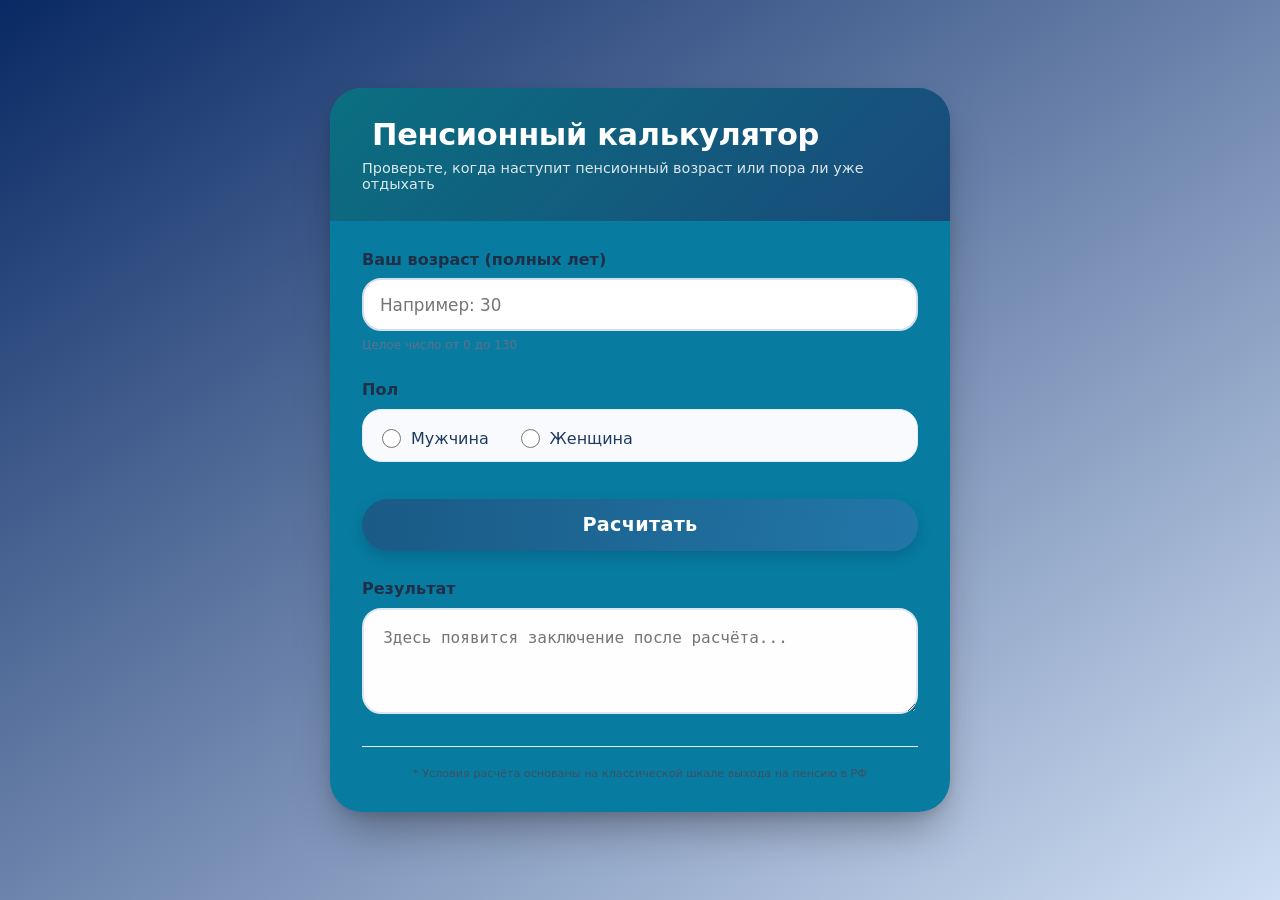
==== index.html @ eb74698a "Fix bug" ====
<!DOCTYPE html>
<html lang="en">
<head>
    <meta charset="UTF-8">
    <meta name="viewport" content="width=device-width, initial-scale=1.0">

    <!-- Иконка -->
    <link rel="shortcut icon" href="./WebSite/icons/main_icon.png" type="image/x-icon">
    <!-- CSS стили -->
    <link rel="stylesheet" href="./src/styles/style.css">

    <title>Песнионный калькулятор</title>
</head>
<body>

    <!-- Карточка калькулятора -->
    <div class="calculator-card">
        <div class="card-header">
            <h1>Пенсионный калькулятор</h1>
            <p>Проверьте, когда наступит пенсионный возраст или пора ли уже отдыхать</p>
        </div>

        <div class="form-container">
            <form id="pensionForm" novalidate>
                <!-- Поле возраста  -->
                <div class="input-group">
                    <label for="ageInput">Ваш возраст (полных лет)</label>
                    <div class="age-wrapper">
                        <input type="number" id="ageInput" name="age" placeholder="Например: 30" min="0" max="130" step="1" required>
                    </div>
                    <div class="age-hint">Целое число от 0 до 130</div>
                </div>

                 <!-- Радиокнопка выбора пола -->
                <div class="input-group">
                    <label>Пол</label>
                    <div class="gender-group">
                        <div class="radio-options">

                            <label>
                                <input type="radio" name="gender" value="male" required> Мужчина
                            </label>
                            
                            <label>
                                <input type="radio" name="gender" value="female" required> Женщина
                            </label>
                        </div>
                    </div>
                </div>


                <!-- Кнопка расчитать -->
                <button type="submit" class="calc-btn">Расчитать</button>

                <!-- Поле для вывода результата -->
                <div class="result-area">
                    <label>Результат</label>
                    <textarea id="resultField" rows="3" readonly placeholder="Здесь появится заключение после расчёта..."></textarea>
                </div>

                <div class="footer-note">
                    * Условия расчёта основаны на классической шкале выхода на пенсию в РФ
                </div>
            </form>
        </div>
    </div>
    
    <!-- Скрипт для страницы -->
    <script src="./src/scripts/script.js"></script>
</body>
</html>
---- src/styles/style.css ----
* {
    margin: 0;
    padding: 0;
    box-sizing: border-box;
    font-family: system-ui, 'Segoe UI', 'Roboto', 'Helvetica Neue', sans-serif;
}

body {
    background: linear-gradient(145deg, #092964 0%, #cfdef3 100%);
    min-height: 100vh;
    display: flex;
    justify-content: center;
    align-items: center;
    padding: 1.5rem;
}

/* Карточка калькулятора */
.calculator-card {
    max-width: 620px;
    width: 100%;
    background: rgb(7, 124, 160);
    backdrop-filter: blur(0px);
    border-radius: 2rem;
    box-shadow: 0 25px 45px -12px rgba(0, 0, 0, 0.35), 0 4px 12px rgba(0, 0, 0, 0.1);
    overflow: hidden;
    transition: all 0.2s ease;
}

/* Шапка */
.card-header {
    background: #1ebfe7;
    background: linear-gradient(135deg, #0a6f81, #1a4a7a);
    padding: 1.8rem 2rem;
    color: #fff;
}

.card-header h1 {
    font-size: 1.9rem;
    font-weight: 800;
    letter-spacing: -0.3px;
    display: flex;
    align-items: center;
    gap: 10px;
}

.card-header h1::before {
    content: "";
    font-size: 2rem;
}

.card-header p {
    margin-top: 0.5rem;
    opacity: 0.85;
    font-size: 0.9rem;
}

/* Форма */
.form-container {
    padding: 1.8rem 2rem 2rem 2rem;
}

.input-group {
    margin-bottom: 1.8rem;
}

label {
    font-weight: 600;
    color: #1f2f47;
    display: block;
    margin-bottom: 0.6rem;
    font-size: 1rem;
}

.age-wrapper {
    display: flex;
    align-items: center;
    gap: 12px;
    flex-wrap: wrap;
}

#ageInput {
    flex: 1;
    padding: 0.9rem 1rem;
    font-size: 1.05rem;
    border: 2px solid #d4dfed;
    border-radius: 1.2rem;
    background: #fff;
    transition: 0.2s;
    font-weight: 500;
    outline: none;
    color: #0a1c2f;
}

#ageInput:focus {
    border-color: #1e6f9f;
    box-shadow: 0 0 0 3px rgba(30, 111, 159, 0.2);
}

.age-hint {
    font-size: 0.75rem;
    color: #5e6f8d;
    margin-top: 0.4rem;
}

/* Радио-группа */
.gender-group {
    background: #f8fafd;
    border-radius: 1.2rem;
    padding: 0.8rem 1.2rem;
    border: 1px solid #e2edf7;
}

.radio-options {
    display: flex;
    gap: 2rem;
    flex-wrap: wrap;
    margin-top: 0.4rem;
}

.radio-options label {
    display: inline-flex;
    align-items: center;
    gap: 0.6rem;
    font-weight: 500;
    cursor: pointer;
    color: #1f3a5f;
    margin-bottom: 0;
}

input[type="radio"] {
    width: 1.2rem;
    height: 1.2rem;
    accent-color: #1e6f9f;
    cursor: pointer;
}

/* Кнопка */
.calc-btn {
    background: #1f6392;
    background: linear-gradient(95deg, #1a5a86, #2277a8);
    border: none;
    color: #fff;
    font-weight: 600;
    font-size: 1.2rem;
    padding: 0.9rem 1.8rem;
    border-radius: 3rem;
    width: 100%;
    cursor: pointer;
    transition: all 0.25s;
    box-shadow: 0 6px 14px rgba(0, 32, 64, 0.2);
    letter-spacing: 0.3px;
    margin-top: 0.5rem;
}

.calc-btn:hover {
    background: #0e4e75;
    transform: translateY(-2px);
    box-shadow: 0 12px 22px rgba(0, 0, 0, 0.15);
}

.calc-btn:active {
    transform: translateY(1px);
}

/* textarea результата */
.result-area {
    margin-top: 1.8rem;
}

.result-area label {
    display: flex;
    align-items: center;
    gap: 8px;
    font-size: 1rem;
}

.result-area label span {
    font-size: 1.2rem;
}

textarea {
    width: 100%;
    border-radius: 1.2rem;
    border: 2px solid #dce5f0;
    background: #fefefe;
    padding: 1rem 1.2rem;
    font-size: 1rem;
    line-height: 1.45;
    font-family: 'SF Mono', 'Fira Code', monospace, system-ui;
    resize: vertical;
    outline: none;
    transition: 0.2s;
    color: #102a41;
    font-weight: 500;
}

textarea:focus {
    border-color: #3c8fc9;
    background: #fff;
}

/* Ссылка footer */
.footer-note {
    margin-top: 1.8rem;
    font-size: 0.7rem;
    text-align: center;
    color: #424e61;
    border-top: 1px solid #e2edf5;
    padding-top: 1.2rem;
}


/* Адаптив */
@media (max-width: 500px) {
    .form-container {
        padding: 1.5rem;
    }
    .card-header h1 {
        font-size: 1.5rem;
    }
    .radio-options {
        gap: 1.2rem;
    }
}

.error-marker {
    border-color: #d9534f !important;
    background-color: #fff6f5;
}
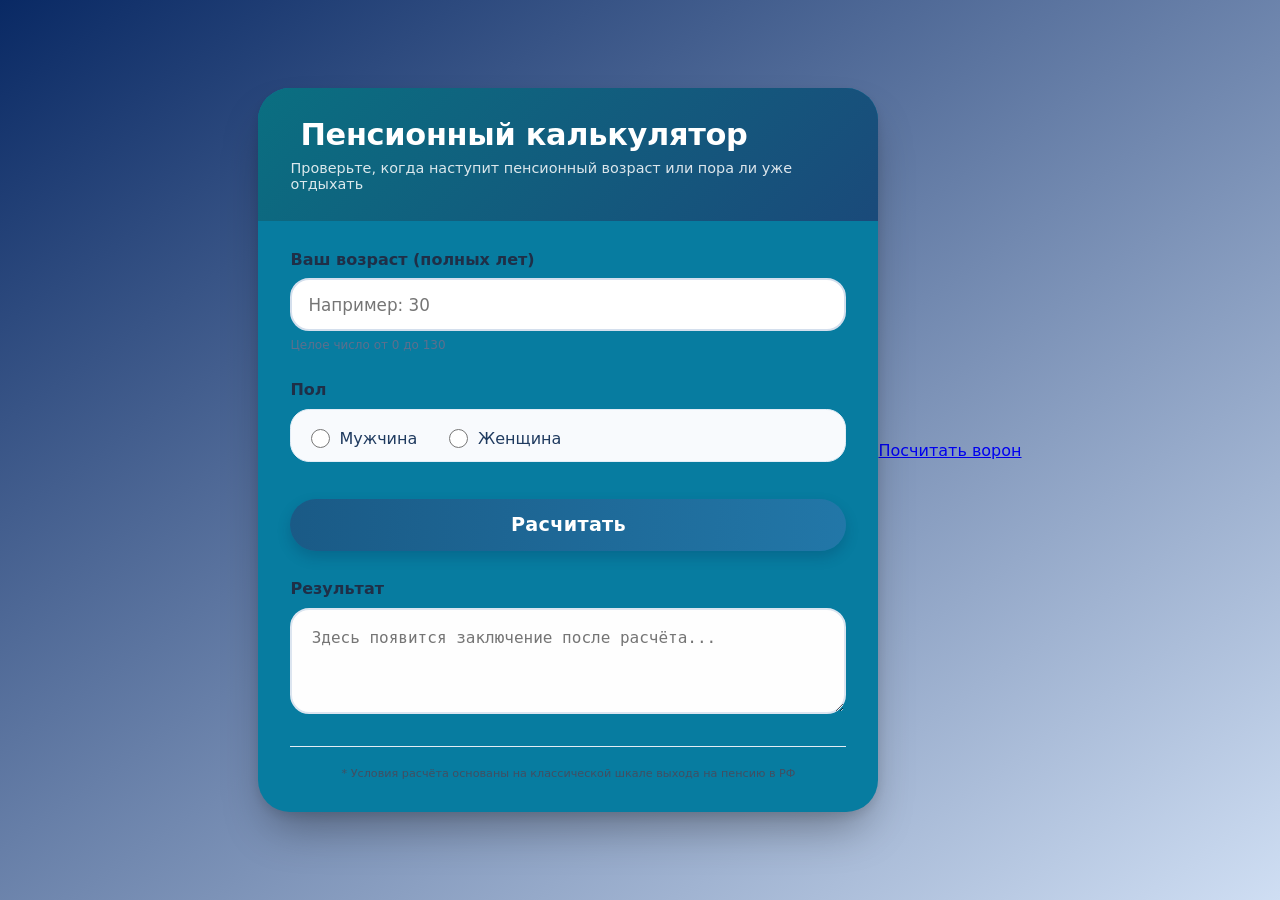
==== commit 764a37df: "Added count crows" ====
--- a/index.html
+++ b/index.html
@@ -9,7 +9,7 @@
     <!-- CSS стили -->
     <link rel="stylesheet" href="./src/styles/style.css">
 
-    <title>Песнионный калькулятор</title>
+    <title>Пенсионный калькулятор</title>
 </head>
 <body>
 
@@ -64,6 +64,10 @@
             </form>
         </div>
     </div>
+
+    <div class="link-to-vorons">
+        <a href="./WebSite/public/vorons.html" class="button-voron">Посчитать ворон</a>
+    </div>
     
     <!-- Скрипт для страницы -->
     <script src="./src/scripts/script.js"></script>
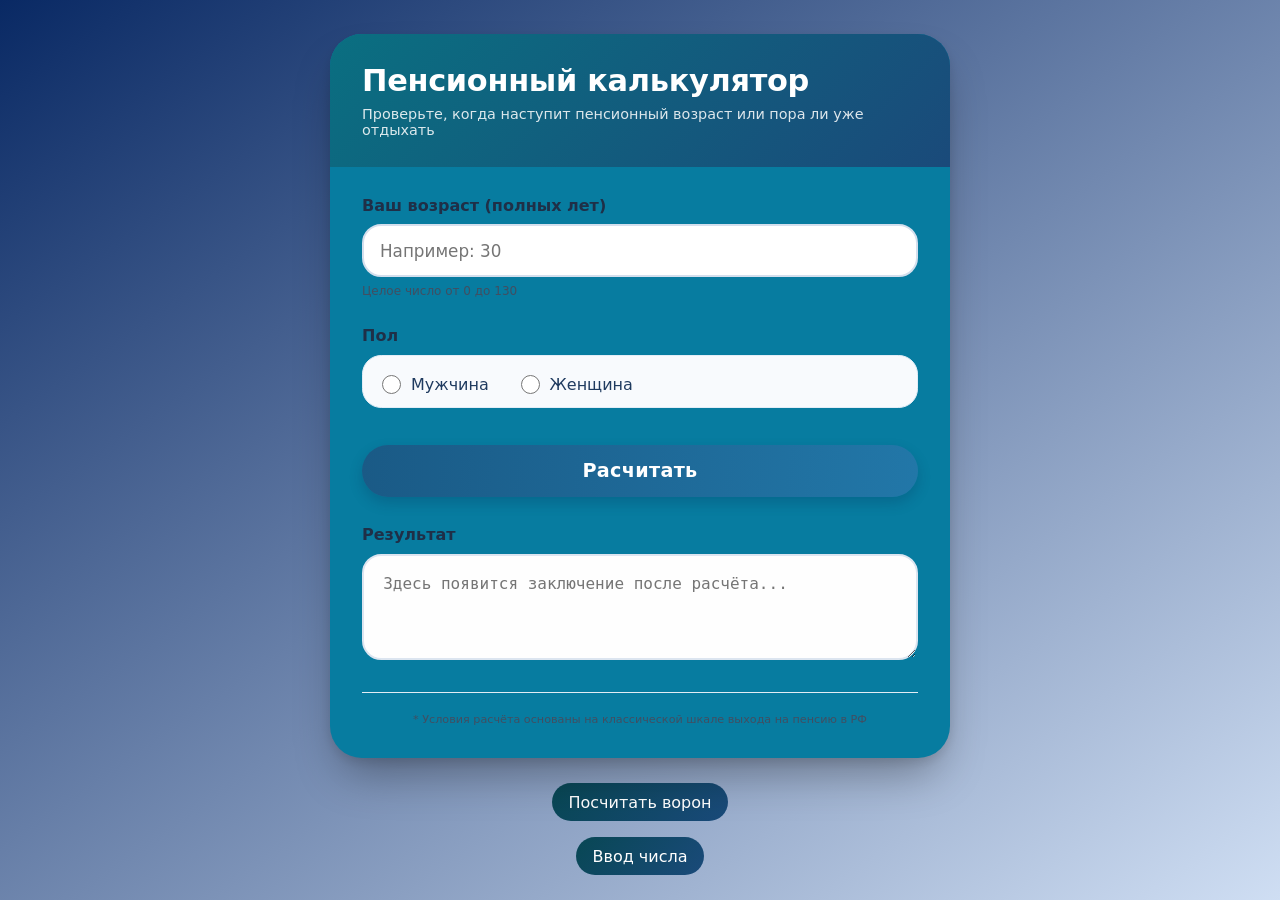
==== commit 78a318db: "Added number input page" ====
--- a/index.html
+++ b/index.html
@@ -68,6 +68,10 @@
     <div class="link-to-vorons">
         <a href="./WebSite/public/vorons.html" class="button-voron">Посчитать ворон</a>
     </div>
+
+    <div class="link-to-prompt">
+        <a href="./WebSite/public/prompt.html" class="button-prompt">Ввод числа</a>
+    </div>
     
     <!-- Скрипт для страницы -->
     <script src="./src/scripts/script.js"></script>
--- a/src/styles/style.css
+++ b/src/styles/style.css
@@ -9,6 +9,7 @@
     background: linear-gradient(145deg, #092964 0%, #cfdef3 100%);
     min-height: 100vh;
     display: flex;
+    flex-direction: column;
     justify-content: center;
     align-items: center;
     padding: 1.5rem;
@@ -43,10 +44,6 @@
     gap: 10px;
 }
 
-.card-header h1::before {
-    content: "";
-    font-size: 2rem;
-}
 
 .card-header p {
     margin-top: 0.5rem;
@@ -98,7 +95,7 @@
 
 .age-hint {
     font-size: 0.75rem;
-    color: #5e6f8d;
+    color: #424e61;
     margin-top: 0.4rem;
 }
 
@@ -199,6 +196,45 @@
     background: #fff;
 }
 
+/* Ссылка на вторую страницу */
+.button-voron {
+    margin-top: auto;
+    text-align: center;
+    text-decoration: none;
+    color: #fff;
+    background: linear-gradient(130deg, #084754, #1a4a7a);
+    padding: 0.6rem 1rem;
+    border-radius: 1.3rem;
+    transition: background 0.3s cubic-bezier(.65,.05,.36,1);
+}
+
+.button-voron:hover {
+    background: linear-gradient(100deg, #084754, #07345d);
+}
+
+.link-to-vorons {
+    margin-top: 35px;
+}
+
+.button-prompt {
+    margin-top: auto;
+    text-align: center;
+    text-decoration: none;
+    color: #fff;
+    background: linear-gradient(130deg, #084754, #1a4a7a);
+    padding: 0.6rem 1rem;
+    border-radius: 1.3rem;
+    transition: background 0.3s cubic-bezier(.65,.05,.36,1);
+}
+
+.button-prompt:hover {
+    background: linear-gradient(100deg, #084754, #07345d);
+}
+
+.link-to-prompt {
+    margin-top: 35px;
+}
+
 /* Ссылка footer */
 .footer-note {
     margin-top: 1.8rem;
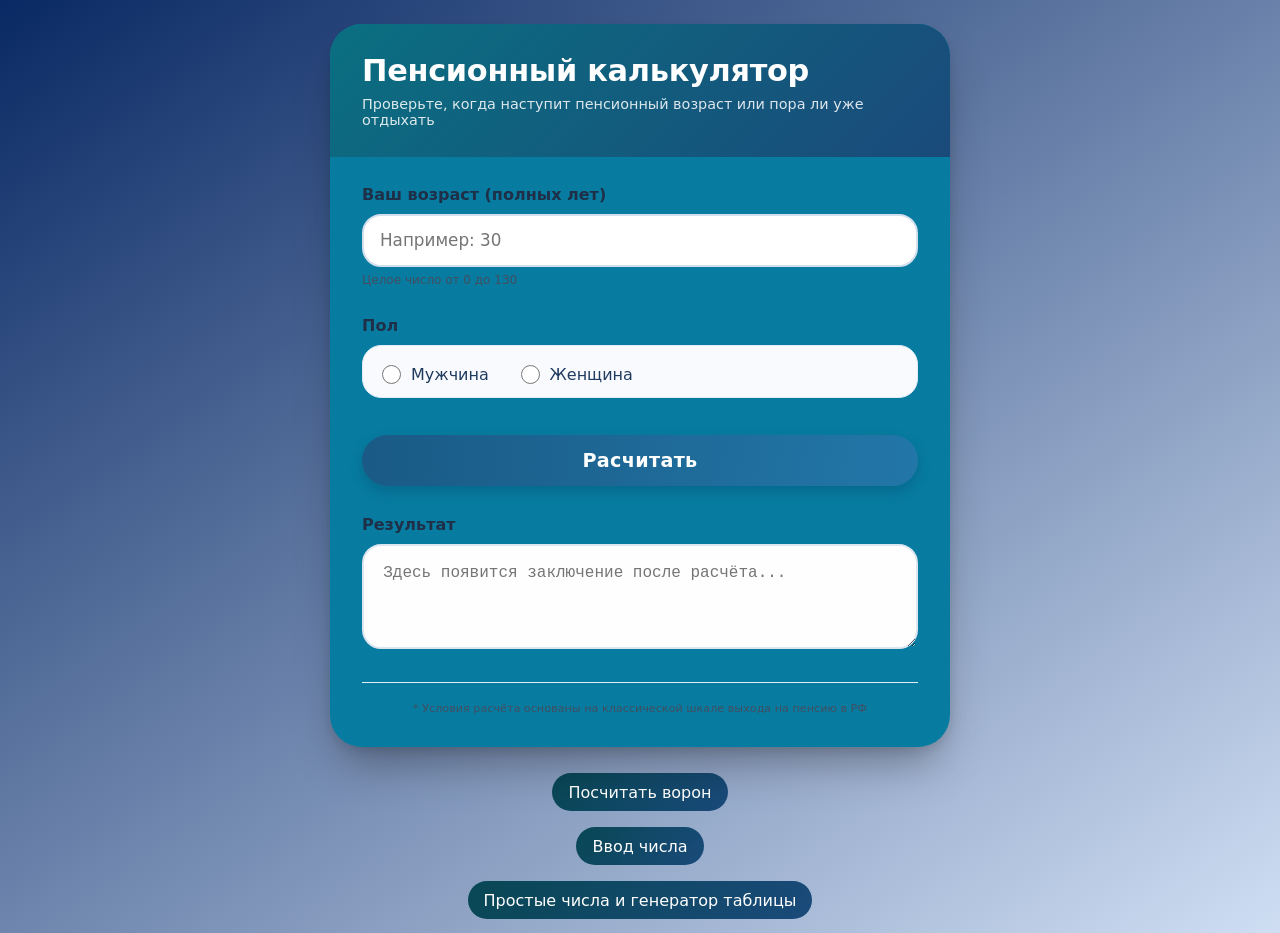
==== commit 9e7c1d70: "add new page" ====
--- a/index.html
+++ b/index.html
@@ -72,6 +72,10 @@
     <div class="link-to-prompt">
         <a href="./WebSite/public/prompt.html" class="button-prompt">Ввод числа</a>
     </div>
+
+    <div class="link-to-prompt">
+        <a href="./WebSite/public/prime_numbers.html" class="button-prompt">Простые числа и генератор таблицы</a>
+    </div>
     
     <!-- Скрипт для страницы -->
     <script src="./src/scripts/script.js"></script>
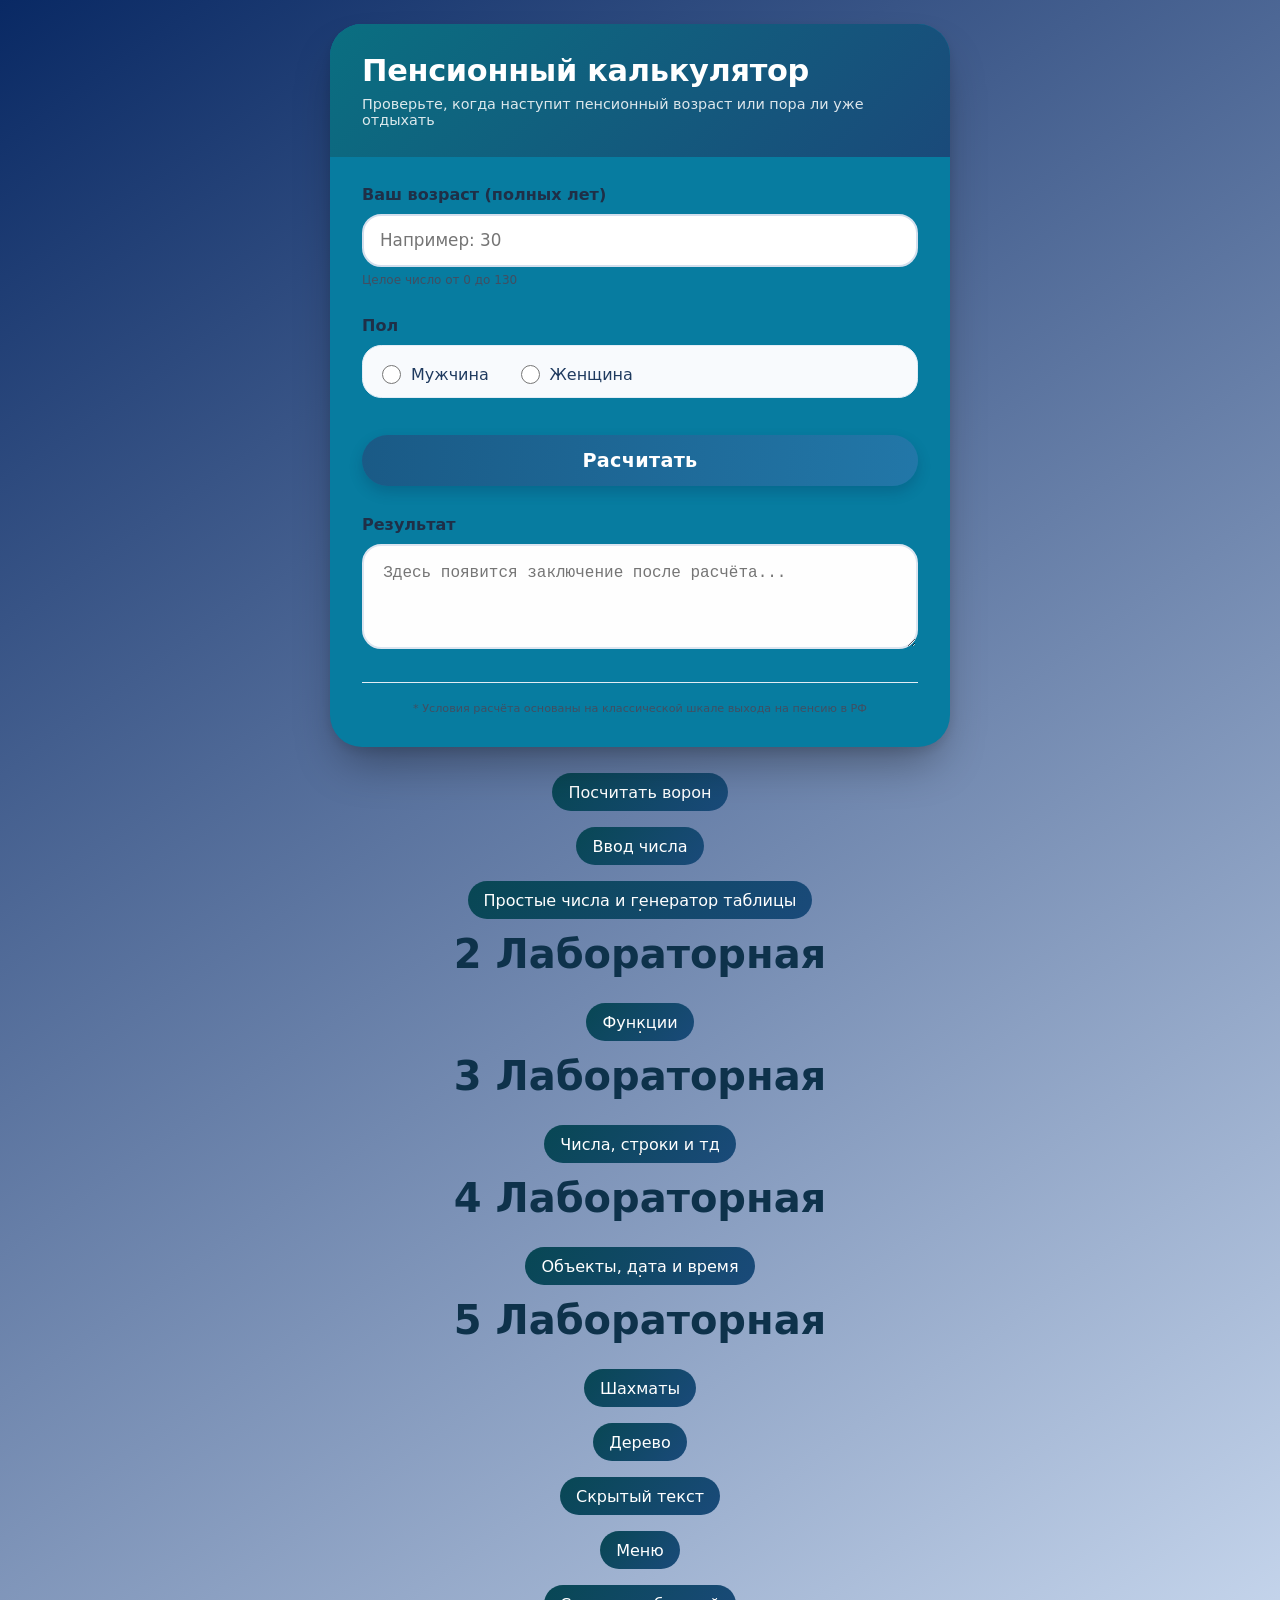
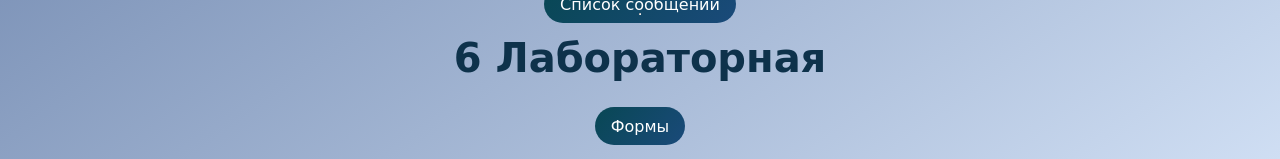
==== commit ec7d4457: "fix bugs" ====
--- a/index.html
+++ b/index.html
@@ -76,6 +76,57 @@
     <div class="link-to-prompt">
         <a href="./WebSite/public/prime_numbers.html" class="button-prompt">Простые числа и генератор таблицы</a>
     </div>
+
+    <hr>
+    <h1 class="laba2">2 Лабораторная</h1>
+
+    <div class="link-to-prompt">
+        <a href="./WebSite/public/functions.html" class="button-prompt">Функции</a>
+    </div>
+
+    <hr>
+    <h1 class="laba3">3 Лабораторная</h1>
+
+    <div class="link-to-prompt">
+        <a href="./WebSite/public/numbers_str.html" class="button-prompt">Числа, строки и тд</a>
+    </div>
+    
+    <hr>
+    <h1 class="laba4">4 Лабораторная</h1>
+
+    <div class="link-to-prompt">
+        <a href="./WebSite/public/objects.html" class="button-prompt">Объекты, дата и время</a>
+    </div>
+    
+    <hr>
+    <h1 class="laba5">5 Лабораторная</h1>
+
+    <div class="link-to-prompt">
+        <a href="./WebSite/public/chessboard.html" class="button-prompt">Шахматы</a>
+    </div>
+
+    <div class="link-to-prompt">
+        <a href="./WebSite/public/tree.html" class="button-prompt">Дерево</a>
+    </div>
+
+    <div class="link-to-prompt">
+        <a href="./WebSite/public/text.html" class="button-prompt">Скрытый текст</a>
+    </div>
+
+    <div class="link-to-prompt">
+        <a href="./WebSite/public/menu.html" class="button-prompt">Меню</a>
+    </div>
+    
+    <div class="link-to-prompt">
+        <a href="./WebSite/public/message.html" class="button-prompt">Список сообщений</a>
+    </div>
+
+    <hr>
+    <h1 class="laba6">6 Лабораторная</h1>
+
+    <div class="link-to-prompt">
+        <a href="./WebSite/public/forms.html" class="button-prompt">Формы</a>
+    </div>
     
     <!-- Скрипт для страницы -->
     <script src="./src/scripts/script.js"></script>
--- a/src/styles/style.css
+++ b/src/styles/style.css
@@ -235,6 +235,36 @@
     margin-top: 35px;
 }
 
+.laba2 {
+    margin-top: 20px;
+    color: #0e324b;
+    font-size: 40px;
+}
+
+.laba3 {
+    margin-top: 20px;
+    color: #0e324b;
+    font-size: 40px;
+}
+
+.laba4 {
+    margin-top: 20px;
+    color: #0e324b;
+    font-size: 40px;
+}
+
+.laba5 {
+    margin-top: 20px;
+    color: #0e324b;
+    font-size: 40px;
+}
+
+.laba6 {
+    margin-top: 20px;
+    color: #0e324b;
+    font-size: 40px;
+}
+
 /* Ссылка footer */
 .footer-note {
     margin-top: 1.8rem;
